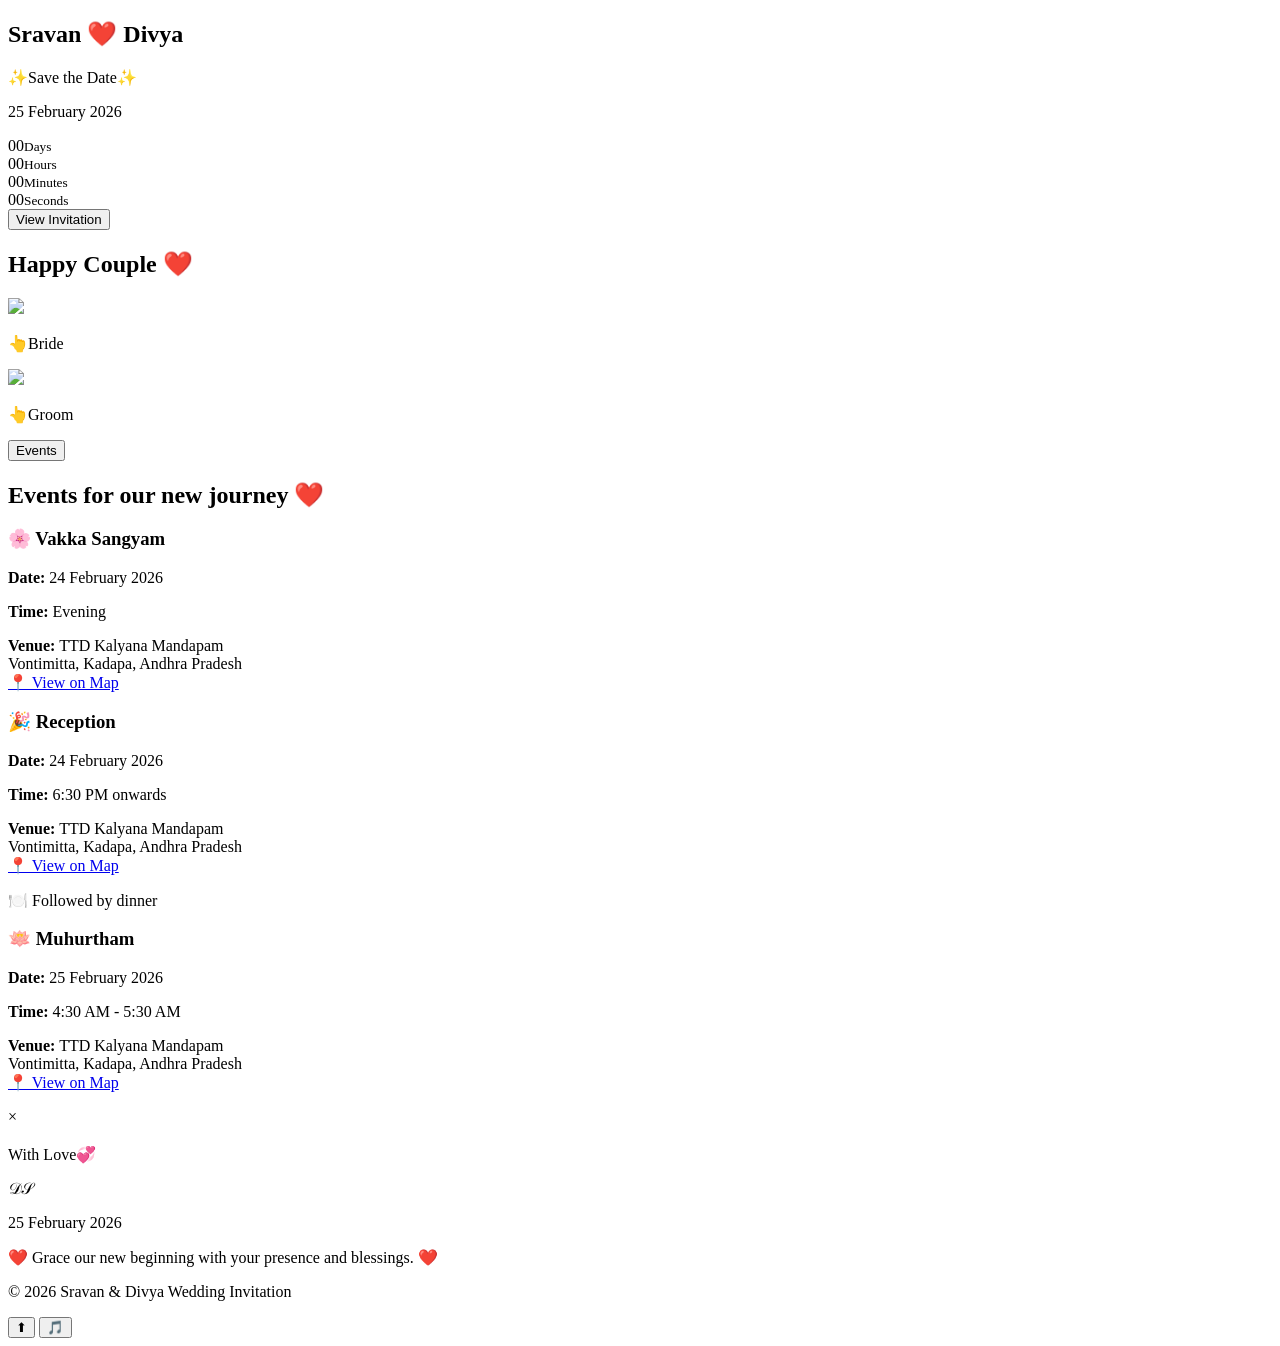
==== index.html @ bfa1d2ed "Rename Wedding.html to index.html" ====
<!DOCTYPE html>
<html lang="en">
<head>
  <meta charset="UTF-8" />
  <title>Sravan ❤️ Divya</title>
  <meta name="viewport" content="width=device-width, initial-scale=1.0" />
  <link rel="stylesheet" href="css/style.css" />
</head>
<link rel="preconnect" href="https://fonts.googleapis.com">
<link rel="preconnect" href="https://fonts.gstatic.com" crossorigin>

<link href="https://fonts.googleapis.com/css2?family=Poppins:wght@300;400;500;600&family=Playfair+Display:wght@400;500;600;700&display=swap" rel="stylesheet">


<body>

<!-- HERO SECTION -->
<section class="hero">
  <div class="overlay"></div>

  <div class="content">
    <h1>Sravan ❤️ Divya</h1>
    <p class="save-date">✨Save the Date✨</p>
    <p class="wedding-date">25 February 2026</p>

    <div class="countdown" id="countdown">
      <div><span id="days">00</span><small>Days</small></div>
      <div><span id="hours">00</span><small>Hours</small></div>
      <div><span id="minutes">00</span><small>Minutes</small></div>
      <div><span id="seconds">00</span><small>Seconds</small></div>
    </div>

    <button class="scroll-btn" onclick="scrollToInvite()">View Invitation</button>
  </div>
</section>

<!-- COUPLE SECTION -->
<section id="invitation" class="couple-section">
  <h2 class="section-title">
  Happy Couple 
  <span class="title-heart beat">❤️</span>
</h2>


  <div class="couple-container">
    <div class="couple-card" onclick="openModal('bride')">
      <img src="assets/images/bride.png" class="profile-img" />
      <p>👆Bride</p>
    </div>

    <div class="couple-card" onclick="openModal('groom')">
      <img src="assets/images/groom.png" class="profile-img" />
      <p>👆Groom</p>
    </div>
  </div>

  <div class="events-btn-wrap">
    <button class="scroll-btn" onclick="scrollToEvents()"> Events </button>
  </div>
</section>

<!-- EVENTS SECTION -->
<section id="events" class="events-section">
  <h2 class="section-title">Events for our new journey ❤️</h2>

  <div class="events-container">

    <!-- Event Card -->
    <div class="event-card glass">
      <h3>🌸 Vakka Sangyam</h3>
      <p><strong>Date:</strong> 24 February 2026</p>
      <p><strong>Time:</strong> Evening</p>

      <p class="venue">
        <strong>Venue:</strong> TTD Kalyana Mandapam<br />
        Vontimitta, Kadapa, Andhra Pradesh<br />
        <a href="https://maps.app.goo.gl/n3mhkpnC54VH18TG9" target="_blank" class="map-link">
          📍 View on Map
        </a>
      </p>
    </div>

    <div class="event-card glass">
      <h3>🎉 Reception</h3>
      <p><strong>Date:</strong> 24 February 2026</p>
      <p><strong>Time:</strong> 6:30 PM onwards</p>

      <p class="venue">
        <strong>Venue:</strong> TTD Kalyana Mandapam<br />
        Vontimitta, Kadapa, Andhra Pradesh<br />
        <a href="https://maps.app.goo.gl/n3mhkpnC54VH18TG9" target="_blank" class="map-link">
          📍 View on Map
        </a>
      </p>

      <p class="subline">
        <span class="dinner-icon">🍽️</span> Followed by dinner
      </p>
    </div>

    <div class="event-card glass">
      <h3>🪷 Muhurtham</h3>
      <p><strong>Date:</strong> 25 February 2026</p>
      <p><strong>Time:</strong> 4:30 AM - 5:30 AM</p>

      <p class="venue">
        <strong>Venue:</strong> TTD Kalyana Mandapam<br />
        Vontimitta, Kadapa, Andhra Pradesh<br />
        <a href="https://maps.app.goo.gl/n3mhkpnC54VH18TG9" target="_blank" class="map-link">
          📍 View on Map
        </a>
      </p>
    </div>

  </div>
</section>

<!-- MODAL -->
<div id="modal" class="modal">
  <div class="modal-content">
    <span class="close" onclick="closeModal()">&times;</span>
    <img id="modalImg" alt="" />
    <h3 id="modalName"></h3>
    <p id="modalText"></p>
  </div>
</div>

<script src="js/script.js"></script>
<!-- FOOTER -->
 <div class="soft-footer-divider"></div>
<footer class="site-footer">
  <div class="hearts-bg"></div>

  <div class="footer-content fade-in">
    <p class="footer-title">With Love💞</p>
   <div class="logo">𝒟𝒮</div>
    <p class="footer-date">25 February 2026</p>
  


    <div class="footer-divider"></div>

    <p class="footer-blessing">
  <span class="heart beat">❤️</span>
  Grace our new beginning with your presence and blessings.
  <span class="heart beat">❤️</span>
</p>


    <p class="footer-copy">© 2026 Sravan & Divya Wedding Invitation</p>
  </div>

  <!-- Scroll to top -->
  <button class="scroll-top" onclick="scrollToTop()">⬆</button>

  <!-- Optional music -->
  <audio id="bg-music" loop>
    <source src="assets/music/wedding.mp3" type="audio/mpeg">
  </audio>
  <button class="music-btn" onclick="toggleMusic()">🎵</button>
</footer>

</body>
</html>
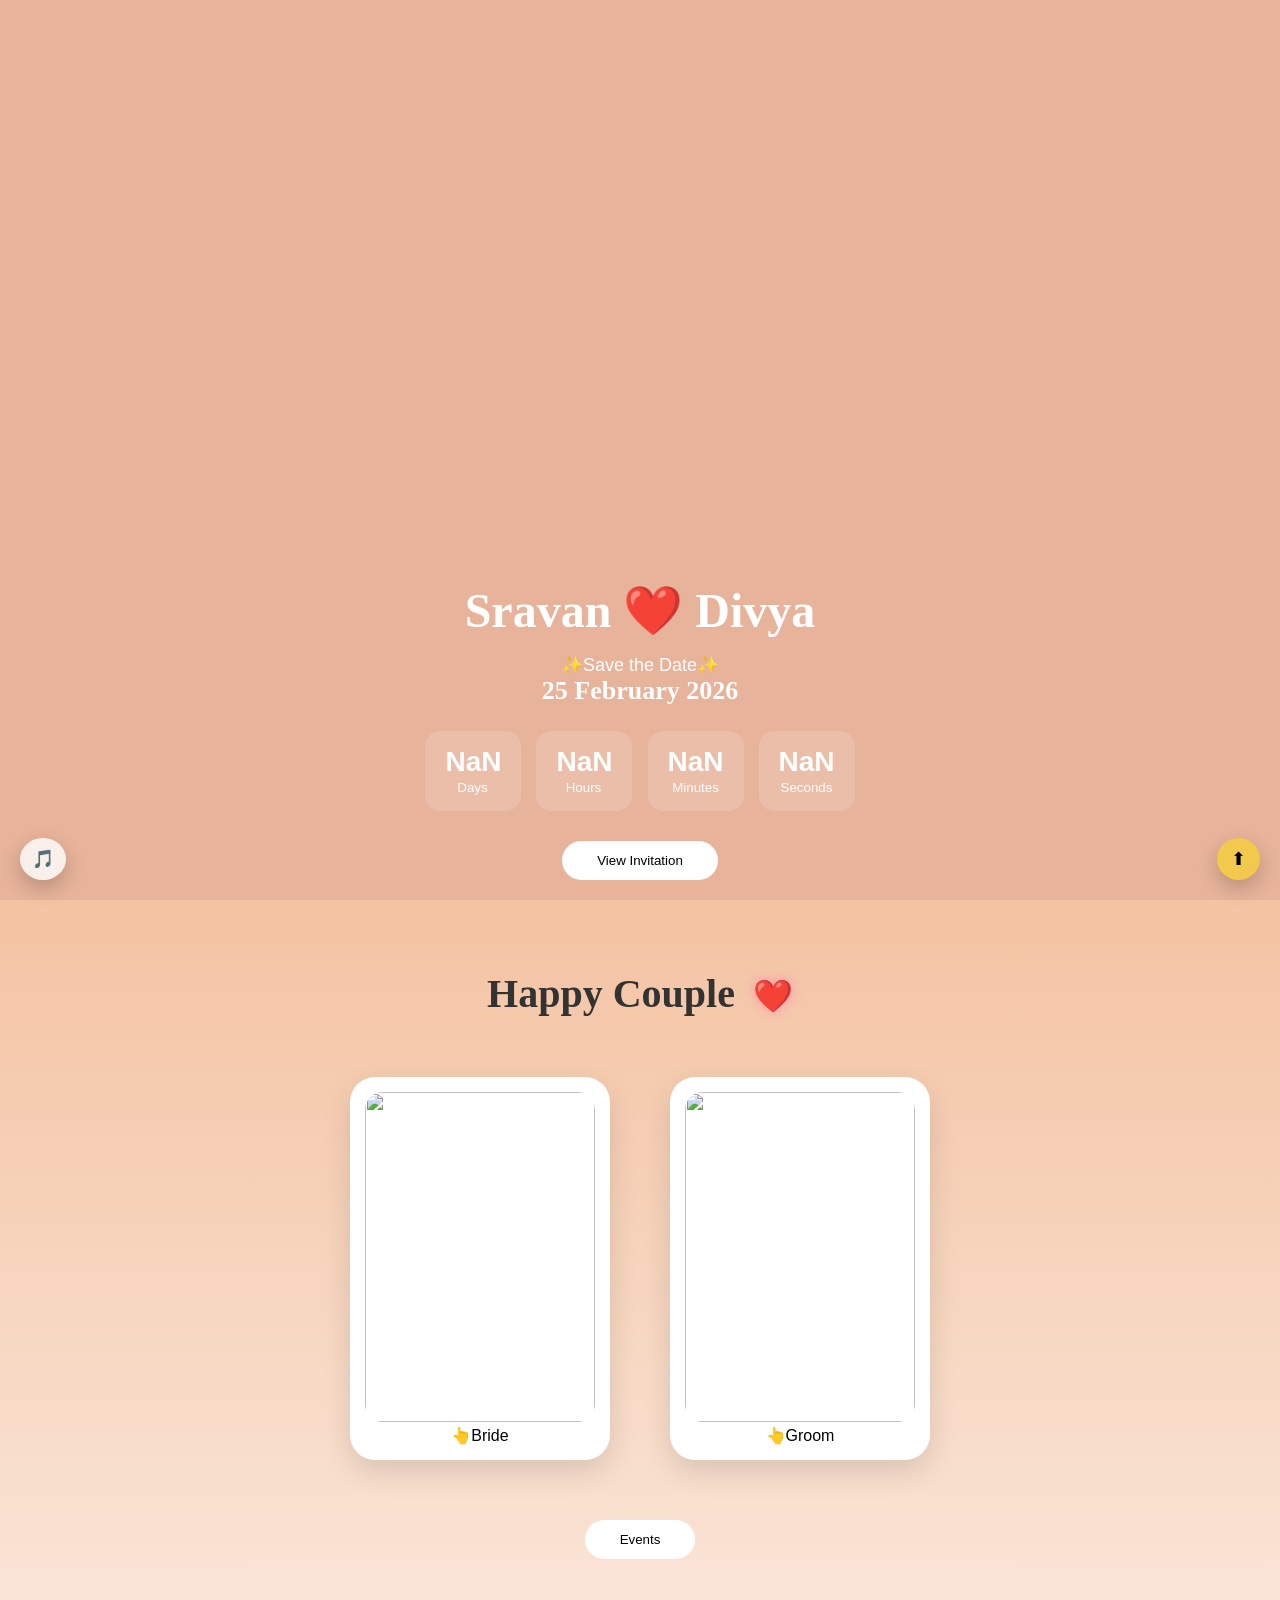
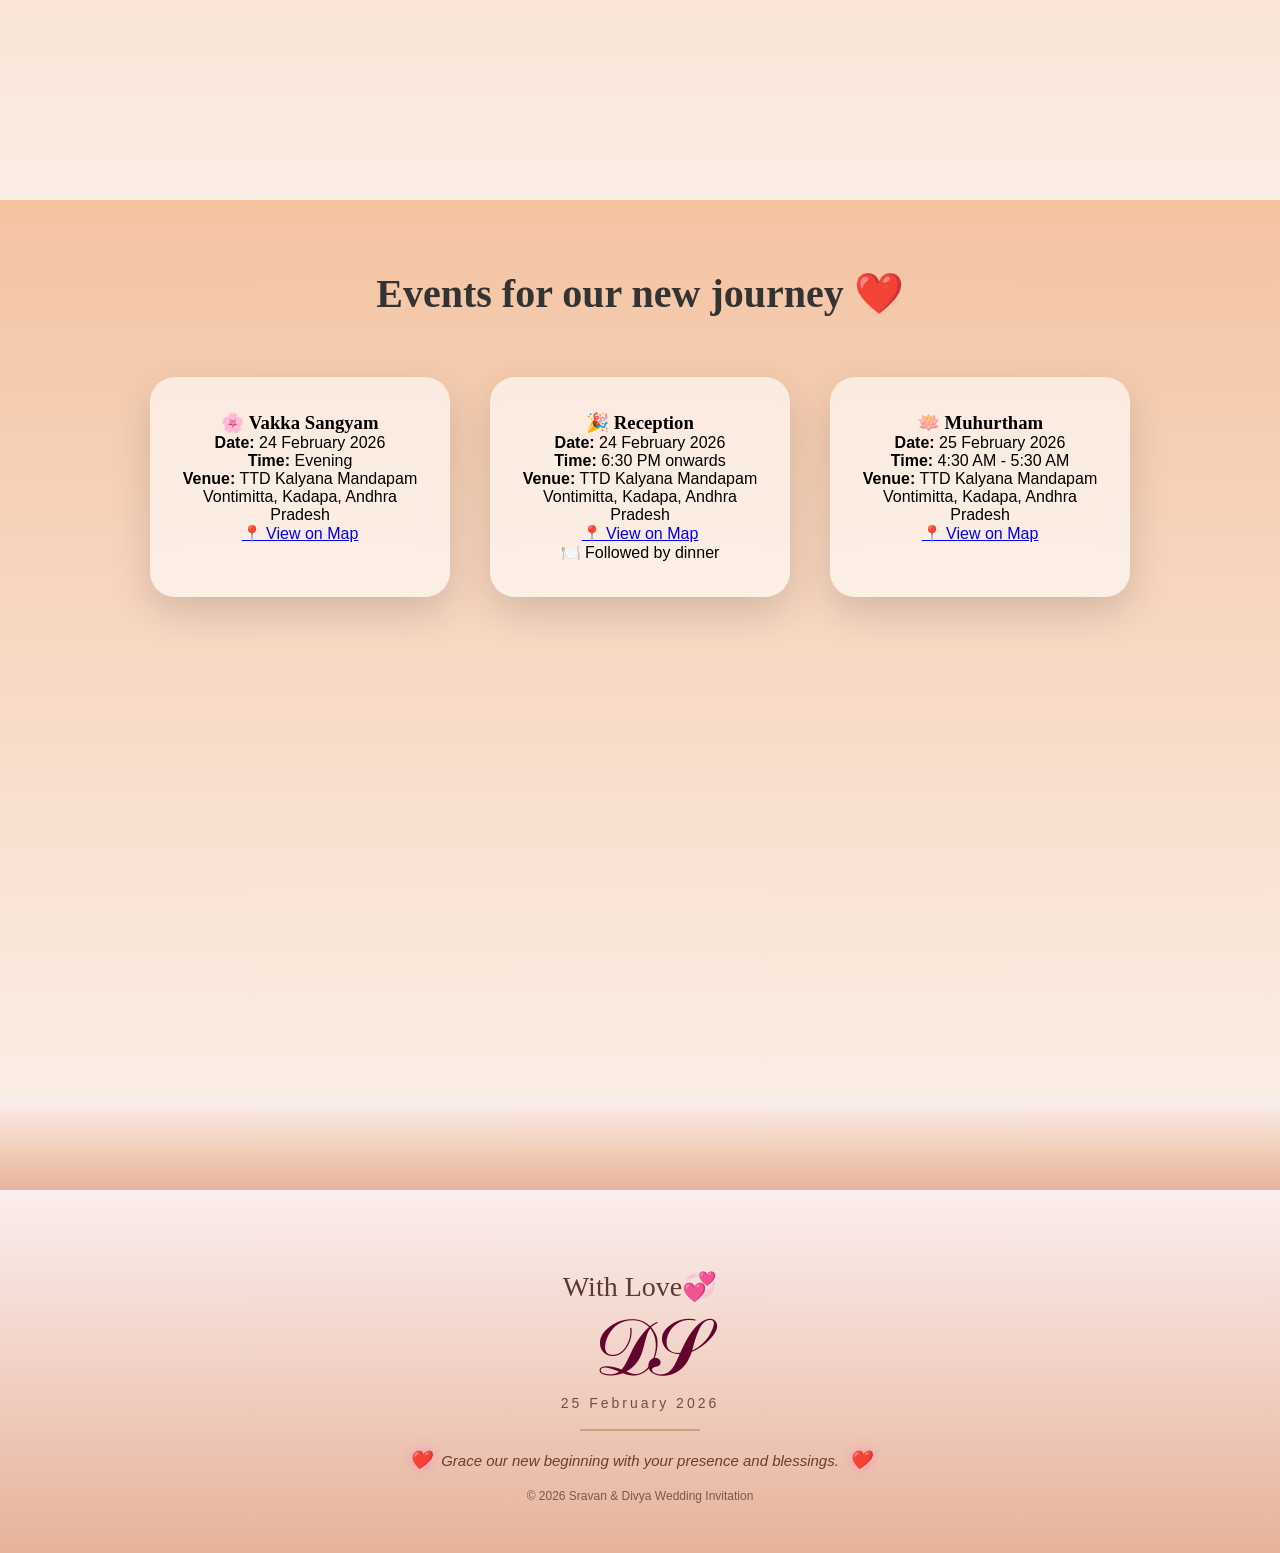
==== commit 75564494: "Update index.html" ====
--- a/index.html
+++ b/index.html
@@ -4,7 +4,7 @@
   <meta charset="UTF-8" />
   <title>Sravan ❤️ Divya</title>
   <meta name="viewport" content="width=device-width, initial-scale=1.0" />
-  <link rel="stylesheet" href="css/style.css" />
+  <link rel="stylesheet" href="style.css" />
 </head>
 <link rel="preconnect" href="https://fonts.googleapis.com">
 <link rel="preconnect" href="https://fonts.gstatic.com" crossorigin>
@@ -125,7 +125,7 @@
   </div>
 </div>
 
-<script src="js/script.js"></script>
+<script src="script.js"></script>
 <!-- FOOTER -->
  <div class="soft-footer-divider"></div>
 <footer class="site-footer">
--- a/style.css
+++ b/style.css
@@ -0,0 +1,467 @@
+/* =========================
+   GLOBAL RESET & BASE
+========================= */
+*{
+  margin:0;
+  padding:0;
+  box-sizing:border-box;
+  font-family:'Poppins', sans-serif;
+}
+
+body{
+  background:#000;
+  overflow-x:hidden;
+}
+
+/* =========================
+   HERO SECTION
+========================= */
+.hero{
+  min-height: 100vh;
+  height: 100dvh;
+  background-image: url('../assets/images/bg.png');
+  background-repeat: no-repeat;
+  background-position: center top;
+  background-size: contain;
+  background-color: #e7b39a;
+  display: flex;
+  justify-content: center;
+  align-items: flex-end;
+  text-align: center;
+  color: #fff;
+  position: relative;
+}
+
+.overlay{ display:none; }
+
+.content{
+  position: relative;
+  z-index: 2;
+  margin-top: 40px;
+  padding: 30px 20px;
+  background: none;
+  transform: translateY(10px);
+}
+
+h1, h2, h3, .section-title{
+  font-family:'Playfair Display', serif;
+}
+
+.content h1{
+  font-size:48px;
+  margin:15px 0;
+}
+
+.save-date{
+  font-size:18px;
+}
+
+.wedding-date{
+  font-family:'Playfair Display', serif;
+  font-size:26px;
+  font-weight:600;
+  margin-bottom:25px;
+}
+
+/* =========================
+   COUNTDOWN
+========================= */
+.countdown{
+  display:flex;
+  gap:15px;
+  justify-content:center;
+  flex-wrap:wrap;
+  margin-bottom:30px;
+}
+
+.countdown div{
+  background:rgba(255,255,255,0.15);
+  padding:15px 20px;
+  border-radius:15px;
+  min-width:90px;
+  backdrop-filter:blur(4px);
+}
+
+.countdown span{
+  font-size:28px;
+  font-weight:600;
+  display:block;
+}
+
+/* =========================
+   BUTTONS
+========================= */
+.scroll-btn{
+  padding:12px 35px;
+  border:none;
+  border-radius:30px;
+  background:#fff;
+  color:#000;
+  cursor:pointer;
+  font-weight:500;
+  transition:0.3s;
+}
+
+.scroll-btn:hover{
+  background:#f2c94c;
+  transform:scale(1.05);
+}
+
+/* =========================
+   COUPLE SECTION
+========================= */
+.couple-section{
+  padding:70px 20px;
+  min-height:100vh;
+  background: linear-gradient(to bottom,#F4C3A2,#FBEEE5);
+  text-align:center;
+}
+
+.section-title{
+  font-size:40px;
+  margin-bottom:60px;
+  color:#333;
+}
+
+.couple-container{
+  display:flex;
+  justify-content:center;
+  gap:60px;
+  flex-wrap:wrap;
+}
+
+.couple-card{
+  width:260px;
+  background:#fff;
+  border-radius:25px;
+  padding:15px;
+  cursor:pointer;
+  transition:0.4s;
+  box-shadow:0 12px 30px rgba(0,0,0,0.12);
+}
+
+.couple-card img{
+  width:100%;
+  height:330px;
+  object-fit:cover;
+  object-position:center top;
+  border-radius:18px;
+}
+
+.couple-card:hover{
+  transform:translateY(-10px);
+}
+
+.events-btn-wrap{
+  margin-top:60px;
+  display:flex;
+  justify-content:center;
+}
+
+/* =========================
+   EVENTS
+========================= */
+.events-section{
+  padding-top:70px;
+  min-height:100vh;
+  background: linear-gradient(to bottom,#F4C3A2,#FBEEE5);
+  text-align:center;
+}
+
+.events-container{
+  display:flex;
+  justify-content:center;
+  gap:40px;
+  flex-wrap:wrap;
+  margin-top:60px;
+}
+
+.event-card{
+  width:300px;
+  padding:35px 25px;
+  border-radius:25px;
+  transition:0.4s;
+}
+
+.glass{
+  background:rgba(255,255,255,0.6);
+  backdrop-filter:blur(10px);
+  box-shadow:0 15px 40px rgba(0,0,0,0.15);
+}
+
+/* =========================
+   MODAL
+========================= */
+.modal{
+  position:fixed;
+  inset:0;
+  background:rgba(0,0,0,0.7);
+  display:none;
+  justify-content:center;
+  align-items:center;
+  z-index:9999;
+}
+
+.modal-content{
+  background:#fff;
+  padding:30px;
+  border-radius:20px;
+  width:90%;
+  max-width:400px;
+  text-align:center;
+}
+
+.modal-content img{
+  width:100%;
+  height:300px;
+  object-fit:contain;
+  object-position:center top;
+  border-radius:15px;
+}
+
+/* =========================
+   🔥 MOBILE IMAGE FIX (ONLY CHANGE)
+========================= */
+@media (max-width:600px){
+
+  .content h1{ font-size:32px; }
+  .save-date{ font-size:16px; }
+  .wedding-date{ font-size:20px; }
+
+  .couple-card img{
+    height:260px;
+    object-fit:contain;          /* ✅ NO CROPPING */
+    object-position:center top;  /* ✅ HAIR SAFE */
+    background:#f7e4d7;          /* soft fill */
+  }
+
+  .scroll-btn{
+    width:100%;
+    max-width:280px;
+  }
+}
+
+/* =========================
+   HERO BACKGROUND MOBILE
+========================= */
+@media (max-width:768px){
+  .hero{
+    background-size:cover;
+  }
+}
+
+/* =========================
+   FOOTER (PREMIUM)
+========================= */
+
+.site-footer{
+  position: relative;
+  background: linear-gradient(to top, #e7b39a, #fbeeee);
+  padding: 80px 20px 50px;
+  text-align: center;
+  overflow: hidden;
+}
+
+/* Floating hearts background */
+
+.hearts-bg::after{
+  animation-delay: 9s;
+}
+
+@keyframes floatHearts{
+  0%{ transform: translateY(100px); opacity:0; }
+  50%{ opacity:0.15; }
+  100%{ transform: translateY(-400px); opacity:0; }
+}
+
+/* Content */
+.footer-content{
+  position: relative;
+  z-index: 2;
+}
+
+.footer-title{
+  font-family:'Playfair Display', serif;
+  font-size: 28px;
+  color:#5c3b2e;
+}
+
+.footer-names{
+  font-family:'Playfair Display', serif;
+  font-size: 40px;
+  font-weight: 600;
+  margin: 10px 0;
+  color:#3a1f14;
+}
+
+.footer-text{
+  font-size: 16px;
+  color:#5a3a2e;
+  margin-bottom: 10px;
+}
+
+.footer-date{
+  font-size: 14px;
+  letter-spacing: 3px;
+  color:#7a4a3a;
+}
+
+.footer-divider{
+  width: 120px;
+  height: 2px;
+  background: #c9a27c;
+  margin: 18px auto;
+  border-radius: 2px;
+}
+
+.footer-blessing{
+  font-size: 15px;
+  font-style: italic;
+  color:#6a3f2c;
+}
+
+.footer-copy{
+  margin-top: 18px;
+  font-size: 12px;
+  color:#7a5a4a;
+}
+
+/* Fade animation */
+.fade-in{
+  animation: fadeInUp 1.5s ease;
+}
+
+@keyframes fadeInUp{
+  from{ opacity:0; transform: translateY(30px); }
+  to{ opacity:1; transform: translateY(0); }
+}
+
+/* Scroll to top */
+.scroll-top{
+  position: fixed;
+  bottom: 20px;
+  right: 20px;
+  border: none;
+  background: #f2c94c;
+  color: #000;
+  font-size: 18px;
+  padding: 10px 14px;
+  border-radius: 50%;
+  cursor: pointer;
+  box-shadow: 0 8px 20px rgba(0,0,0,0.2);
+  transition: 0.3s;
+  z-index: 9999;
+}
+
+.scroll-top:hover{
+  transform: scale(1.1);
+}
+
+/* Music button */
+.music-btn{
+  position: fixed;
+  bottom: 20px;
+  left: 20px;
+  border: none;
+  background: rgba(255,255,255,0.8);
+  font-size: 18px;
+  padding: 10px 12px;
+  border-radius: 50%;
+  cursor: pointer;
+  box-shadow: 0 8px 20px rgba(0,0,0,0.2);
+  transition: 0.3s;
+  z-index: 9999;
+}
+.soft-footer-divider{
+  width: 100%;
+  height: 90px;
+  background: linear-gradient(
+    to bottom,
+    #fbeeee,
+    #f3d1bf,
+    #e7b39a
+  );
+}
+.footer-separator{
+  width: 160px;
+  height: 2px;
+  margin: 0 auto 35px;
+  background: linear-gradient(to right, transparent, #e6c28b, transparent);
+  border-radius: 5px;
+}
+/* Pounding hearts */
+.footer-blessing{
+  font-size: 15px;
+  font-style: italic;
+  color:#6a3f2c;
+  display: flex;
+  align-items: center;
+  justify-content: center;
+  gap: 10px;
+}
+
+/* Heart animation */
+.heart{
+  display: inline-block;
+  font-size: 18px;
+  filter: drop-shadow(0 0 6px rgba(255, 105, 180, 0.6));
+}
+
+.beat{
+  animation: heartbeat 1.4s infinite ease-in-out;
+}
+
+/* Heartbeat animation */
+@keyframes heartbeat{
+  0%{ transform: scale(1); }
+  20%{ transform: scale(1.3); }
+  40%{ transform: scale(1); }
+  60%{ transform: scale(1.3); }
+  80%{ transform: scale(1); }
+  100%{ transform: scale(1); }
+}
+/* Pounding heart for section title */
+.title-heart{
+  display: inline-block;
+  margin-left: 8px;
+  font-size: 32px;
+  filter: drop-shadow(0 0 6px rgba(255, 105, 180, 0.6));
+}
+
+.beat{
+  animation: heartbeat 1.4s infinite ease-in-out;
+}
+
+/* Heartbeat animation */
+@keyframes heartbeat{
+  0%{ transform: scale(1); }
+  20%{ transform: scale(1.3); }
+  40%{ transform: scale(1); }
+  60%{ transform: scale(1.3); }
+  80%{ transform: scale(1); }
+  100%{ transform: scale(1); }
+}
+
+
+.music-btn:hover{
+  transform: scale(1.1);
+}
+
+/* Mobile */
+@media (max-width:600px){
+  .footer-names{ font-size: 28px; }
+  .footer-title{ font-size: 22px; }
+}
+.logo{
+  font-size: 80px;
+  font-family: 'Playfair Display', serif;
+  color: #64032e;
+  letter-spacing: -10px;
+}
+
+@media (max-width:600px){
+  .logo{
+    font-size: 64px;
+    letter-spacing: -8px;
+  }
+}
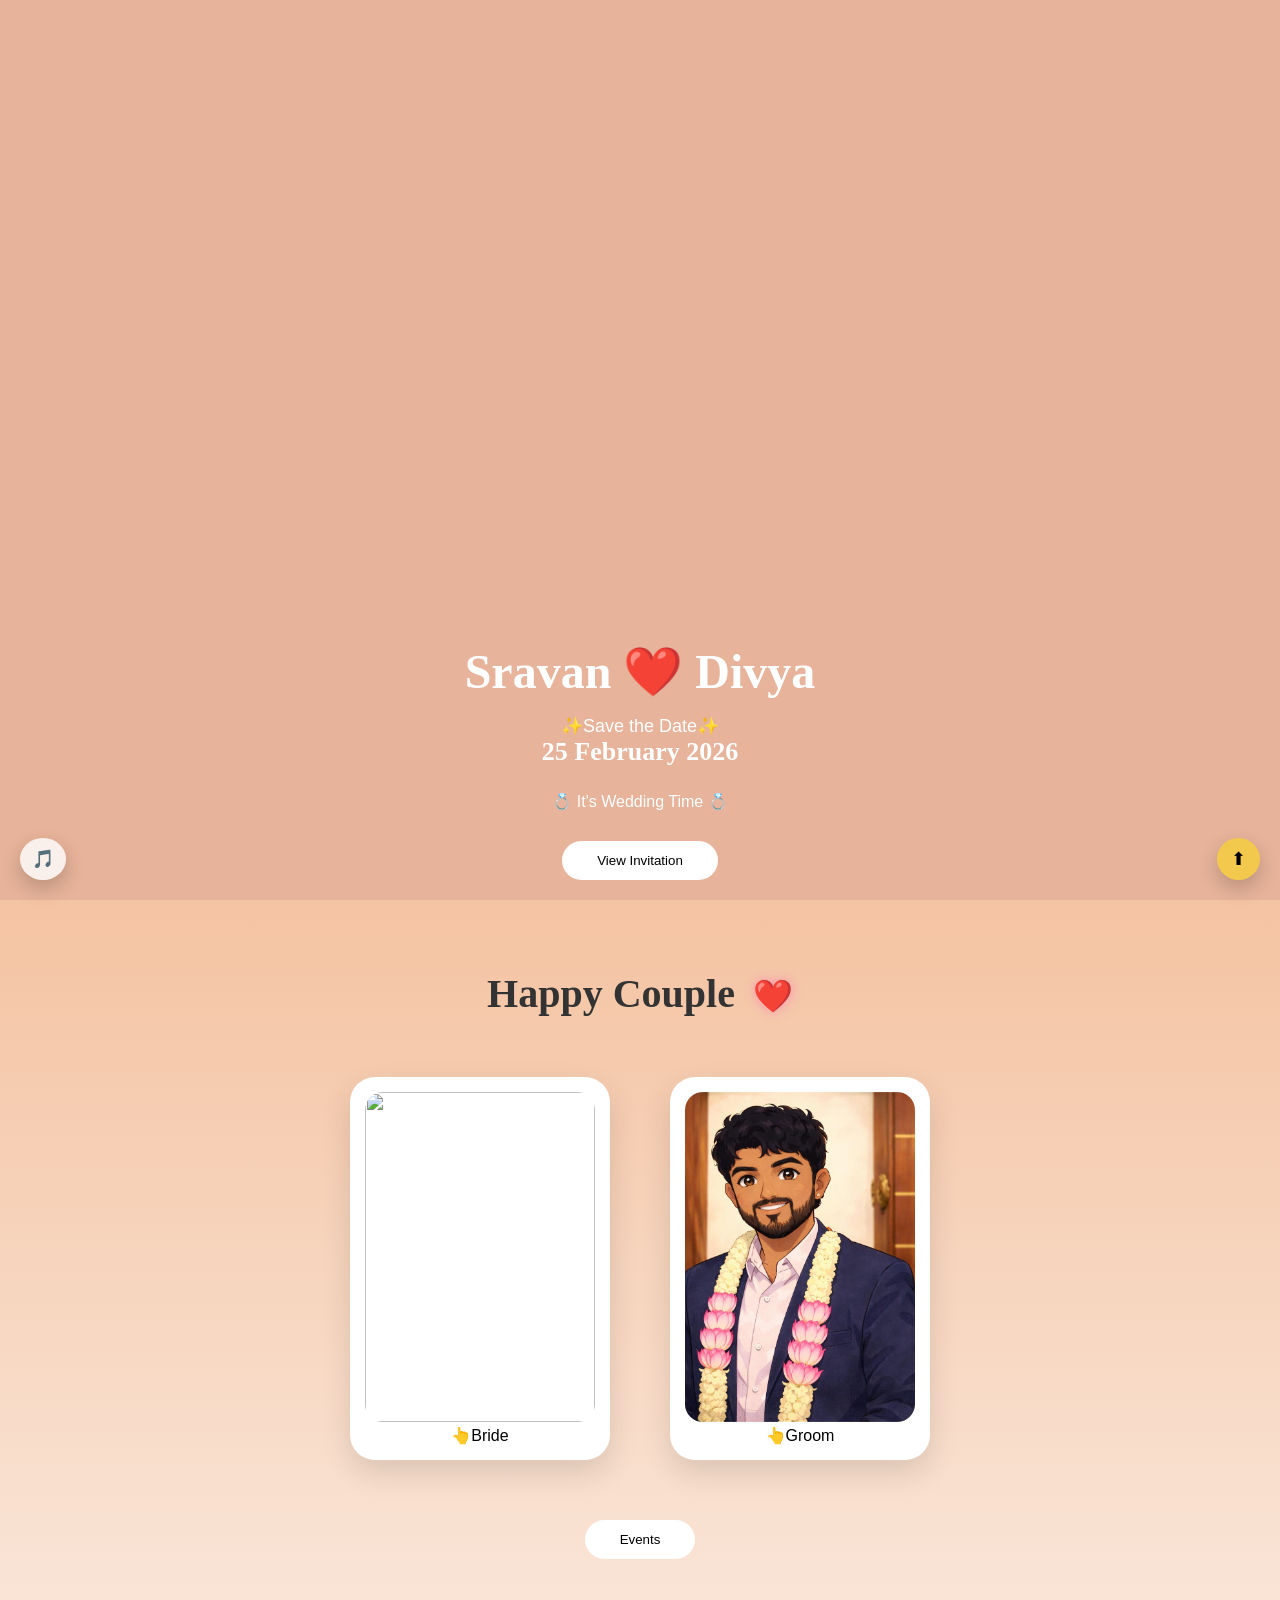
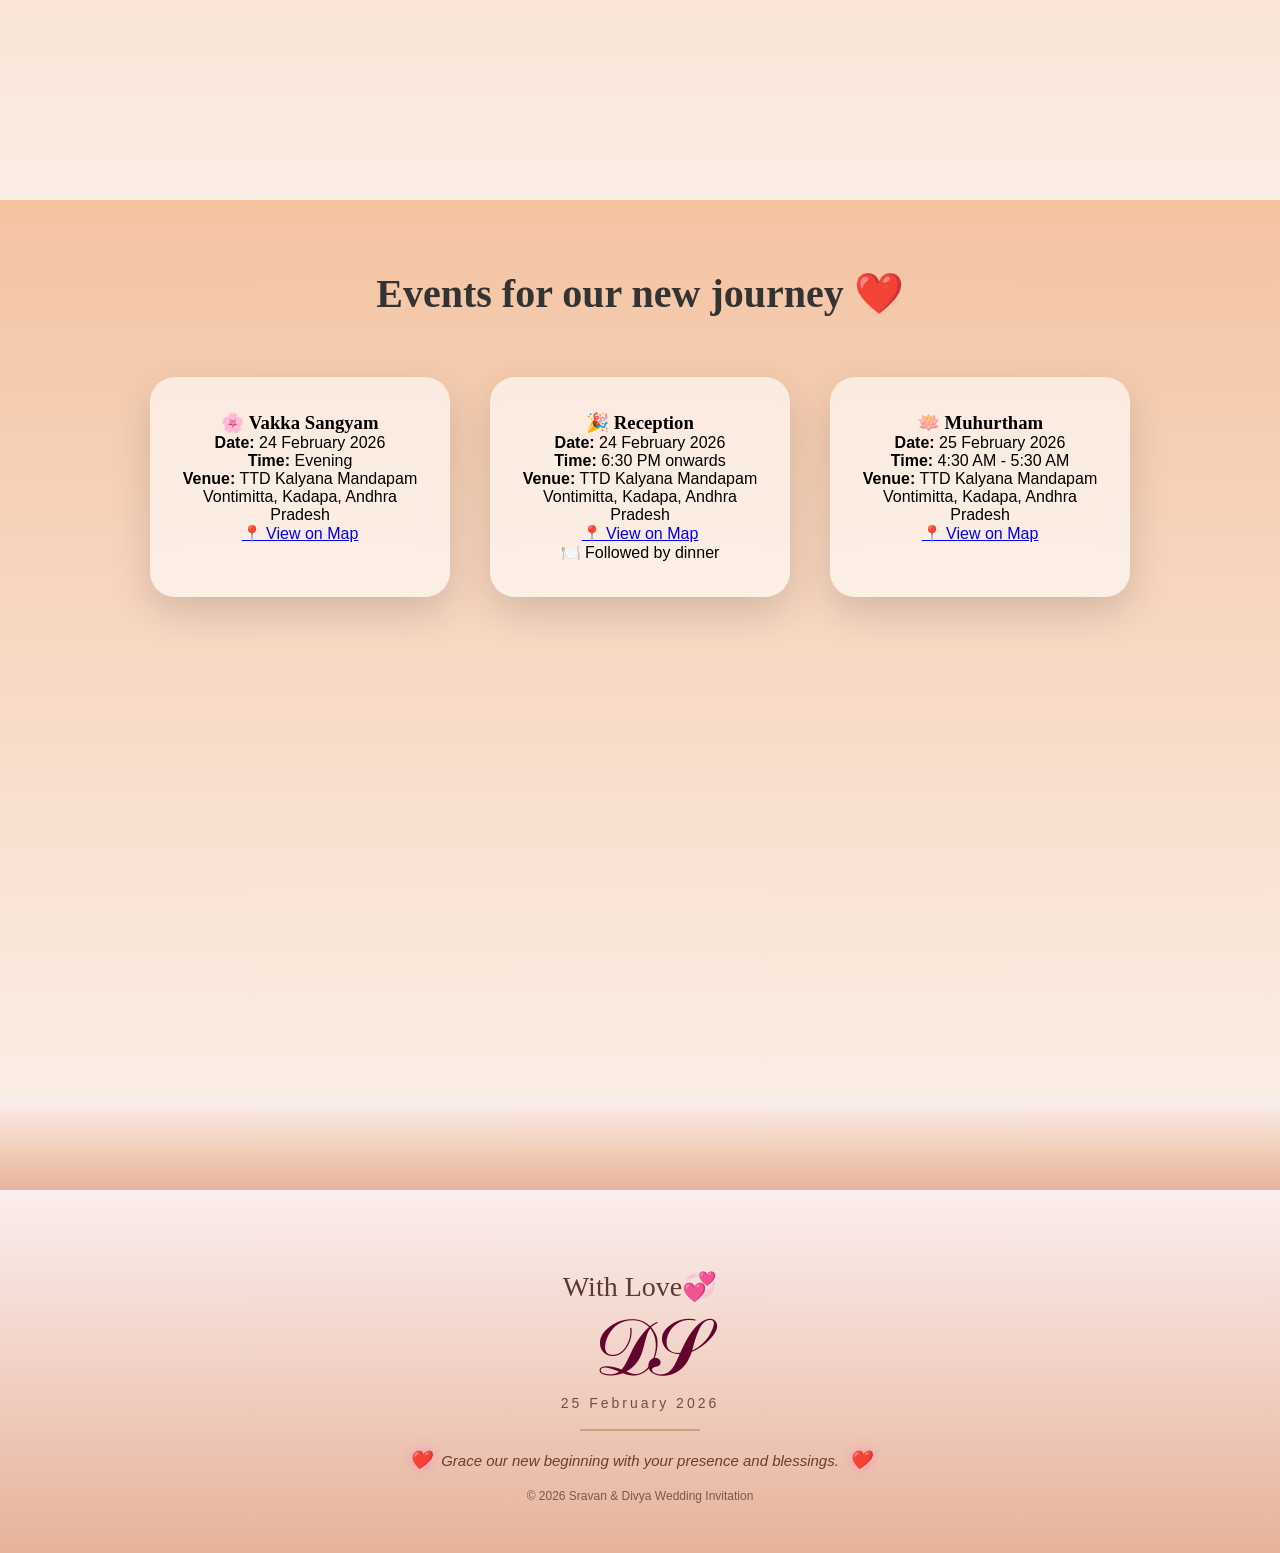
==== commit 7eae36fa: "Update index.html" ====
--- a/index.html
+++ b/index.html
@@ -49,7 +49,7 @@
     </div>
 
     <div class="couple-card" onclick="openModal('groom')">
-      <img src="assets/images/groom.png" class="profile-img" />
+      <img src="groom.png" class="profile-img" />
       <p>👆Groom</p>
     </div>
   </div>
--- a/style.css
+++ b/style.css
@@ -19,7 +19,7 @@
 .hero{
   min-height: 100vh;
   height: 100dvh;
-  background-image: url('../assets/images/bg.png');
+  background-image: url('https://github.com/manchollu420-ux/Katta-s-wedding-invite/blob/main/bg.png');
   background-repeat: no-repeat;
   background-position: center top;
   background-size: contain;
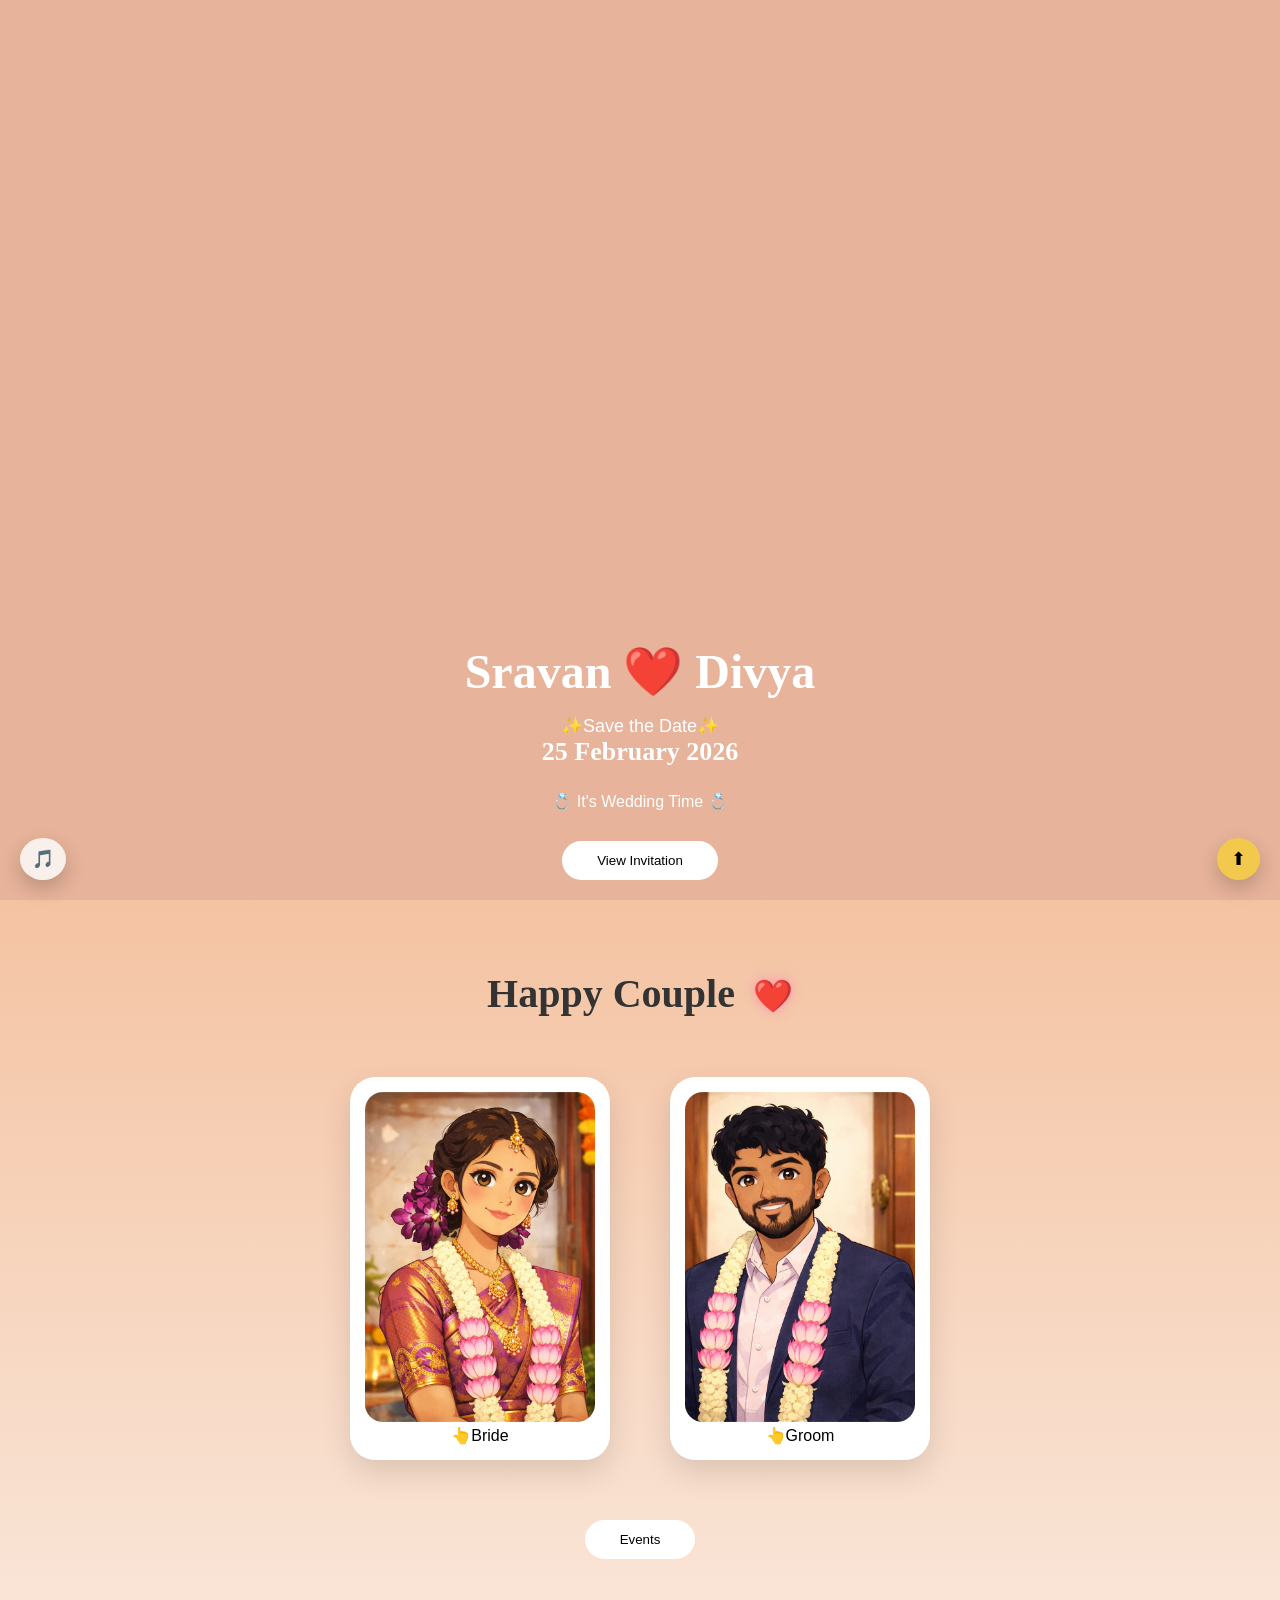
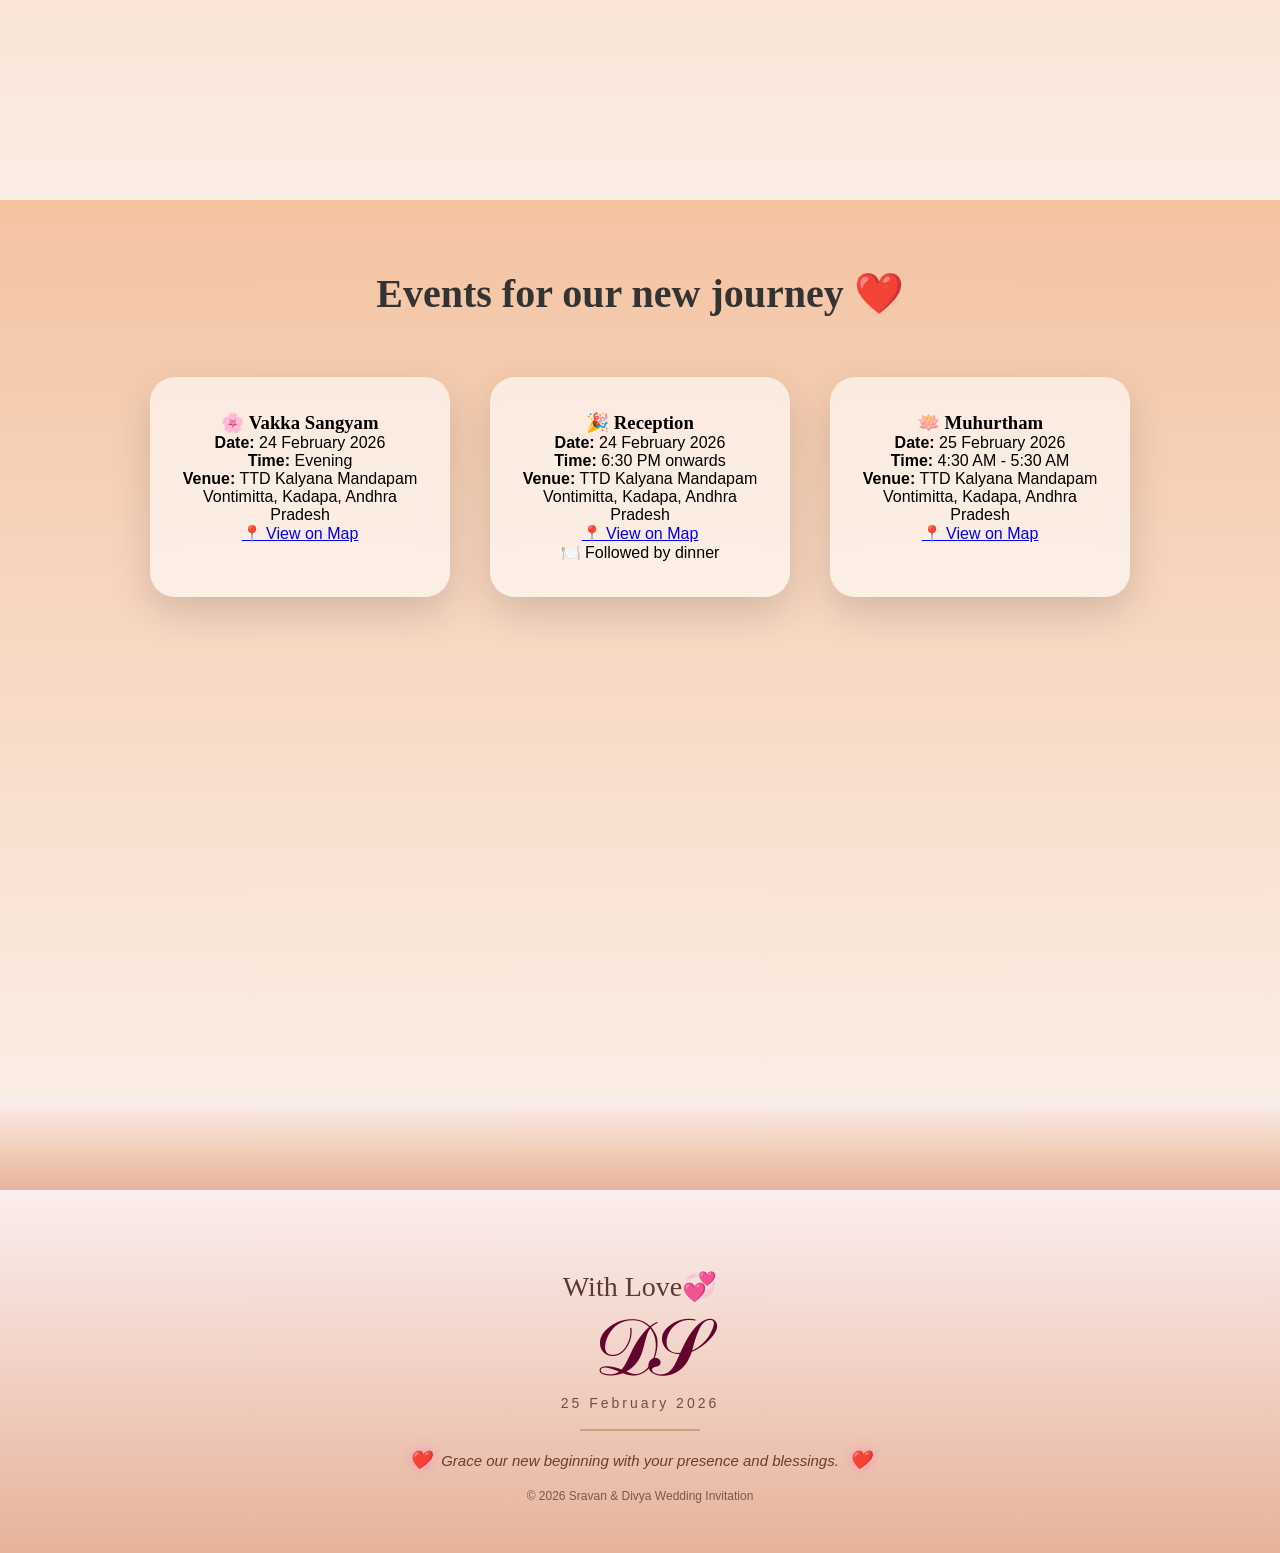
==== commit efc5446f: "Update index.html" ====
--- a/index.html
+++ b/index.html
@@ -44,7 +44,7 @@
 
   <div class="couple-container">
     <div class="couple-card" onclick="openModal('bride')">
-      <img src="assets/images/bride.png" class="profile-img" />
+      <img src="bride.png" class="profile-img" />
       <p>👆Bride</p>
     </div>
 
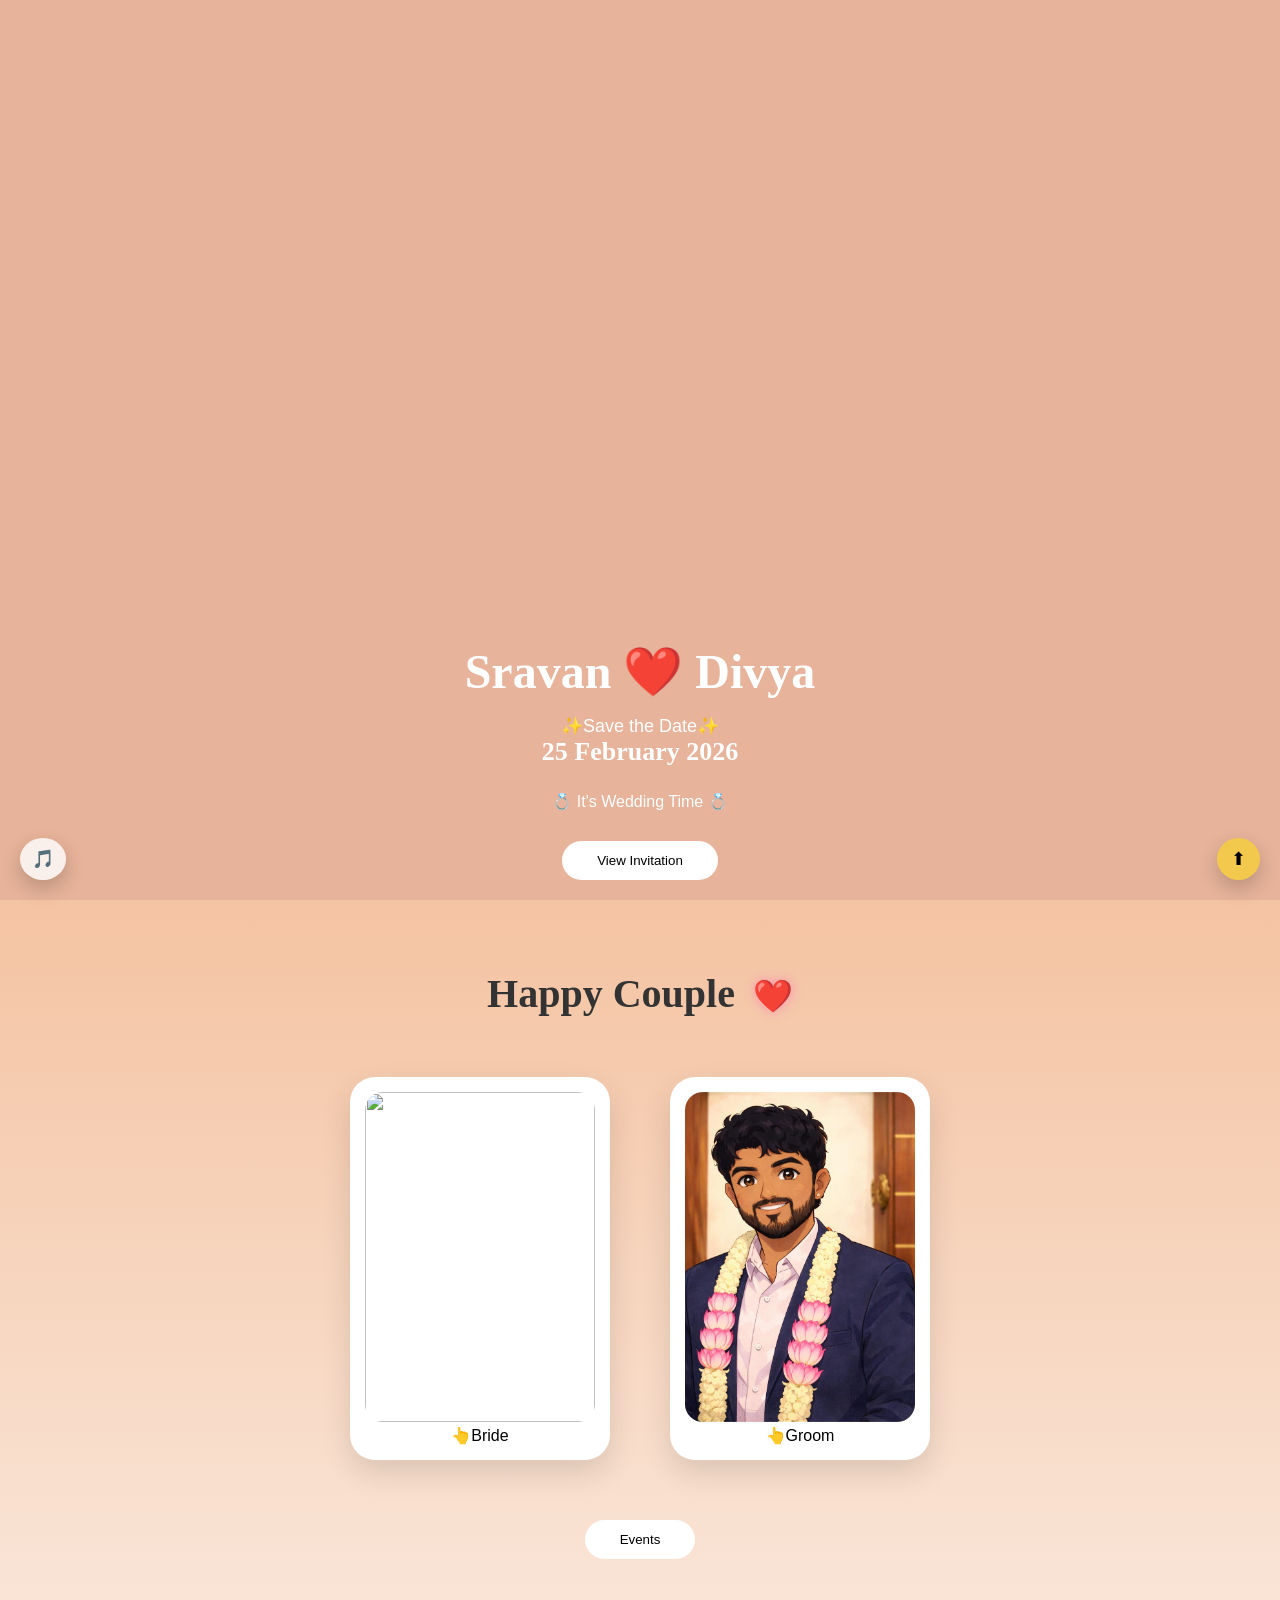
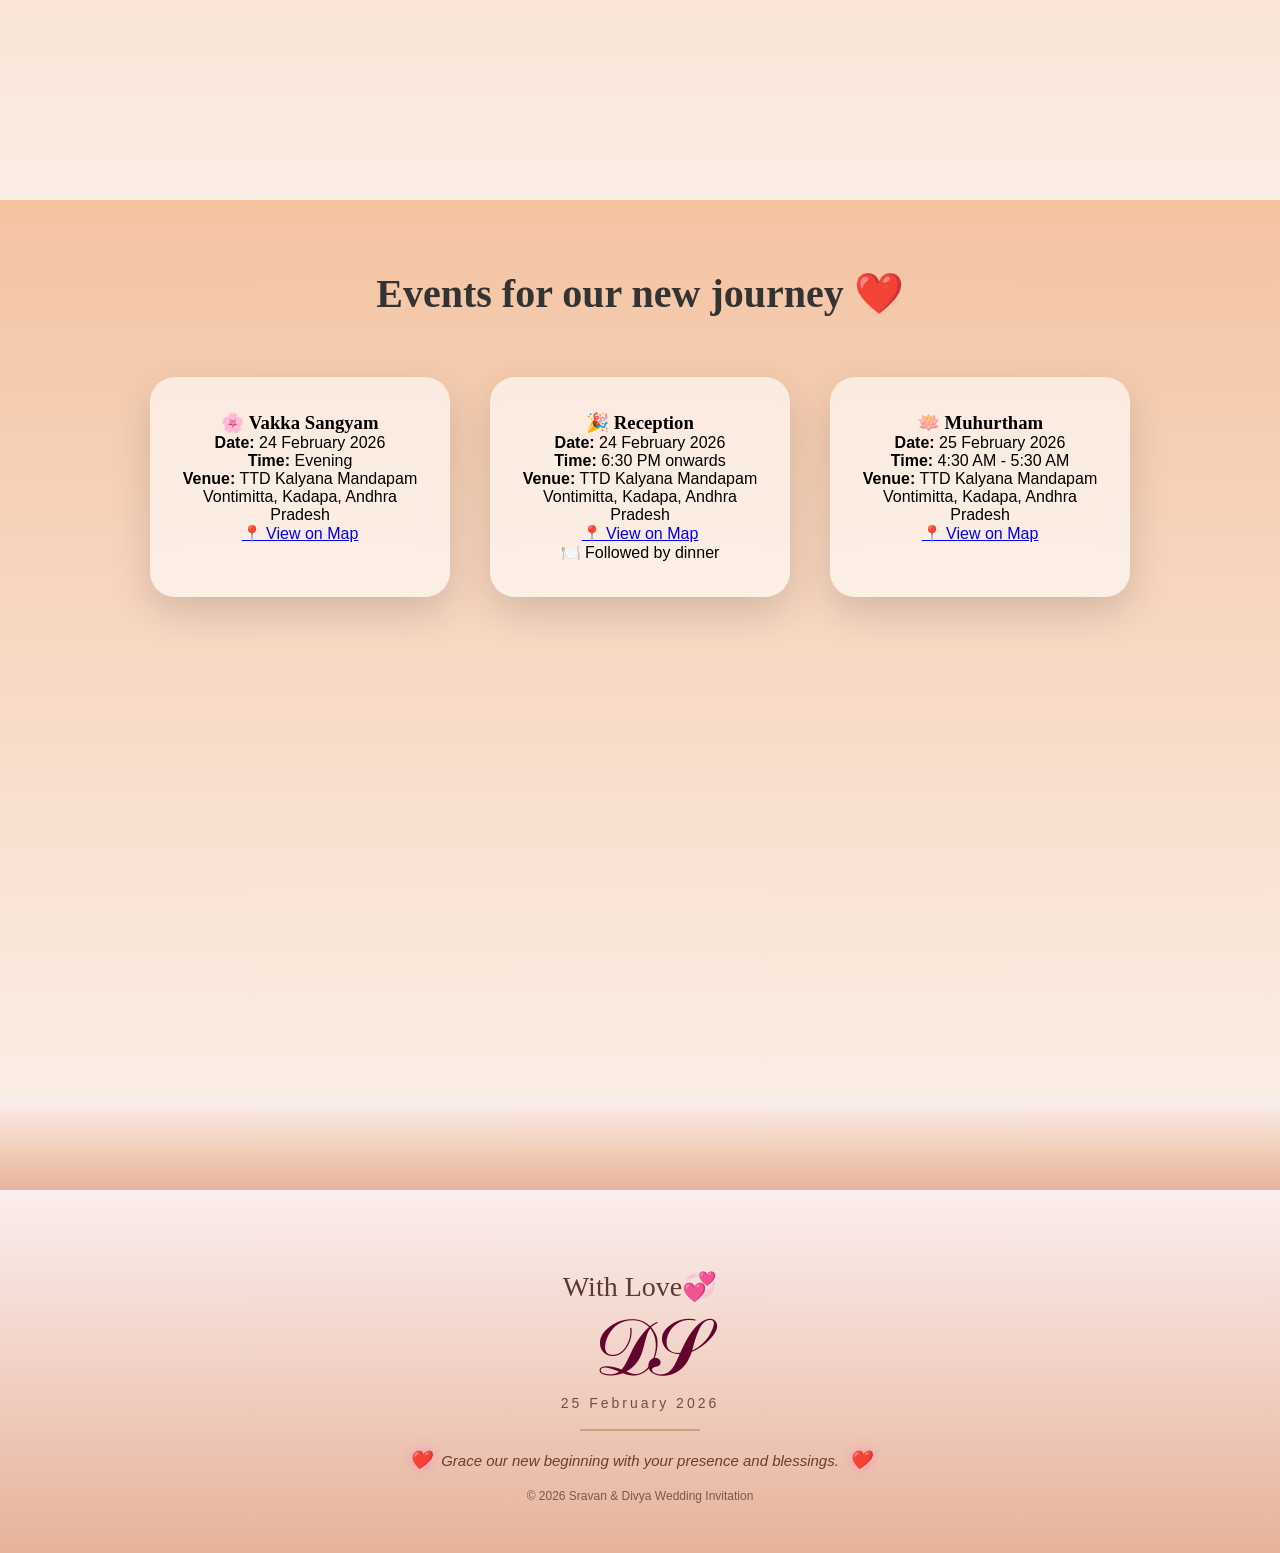
==== commit 60a5dfde: "Update index.html" ====
--- a/index.html
+++ b/index.html
@@ -44,7 +44,7 @@
 
   <div class="couple-container">
     <div class="couple-card" onclick="openModal('bride')">
-      <img src="bride.png" class="profile-img" />
+      <img src="https://github.com/manchollu420-ux/Katta-s-wedding-invite/blob/main/bride.png" class="profile-img" />
       <p>👆Bride</p>
     </div>
 
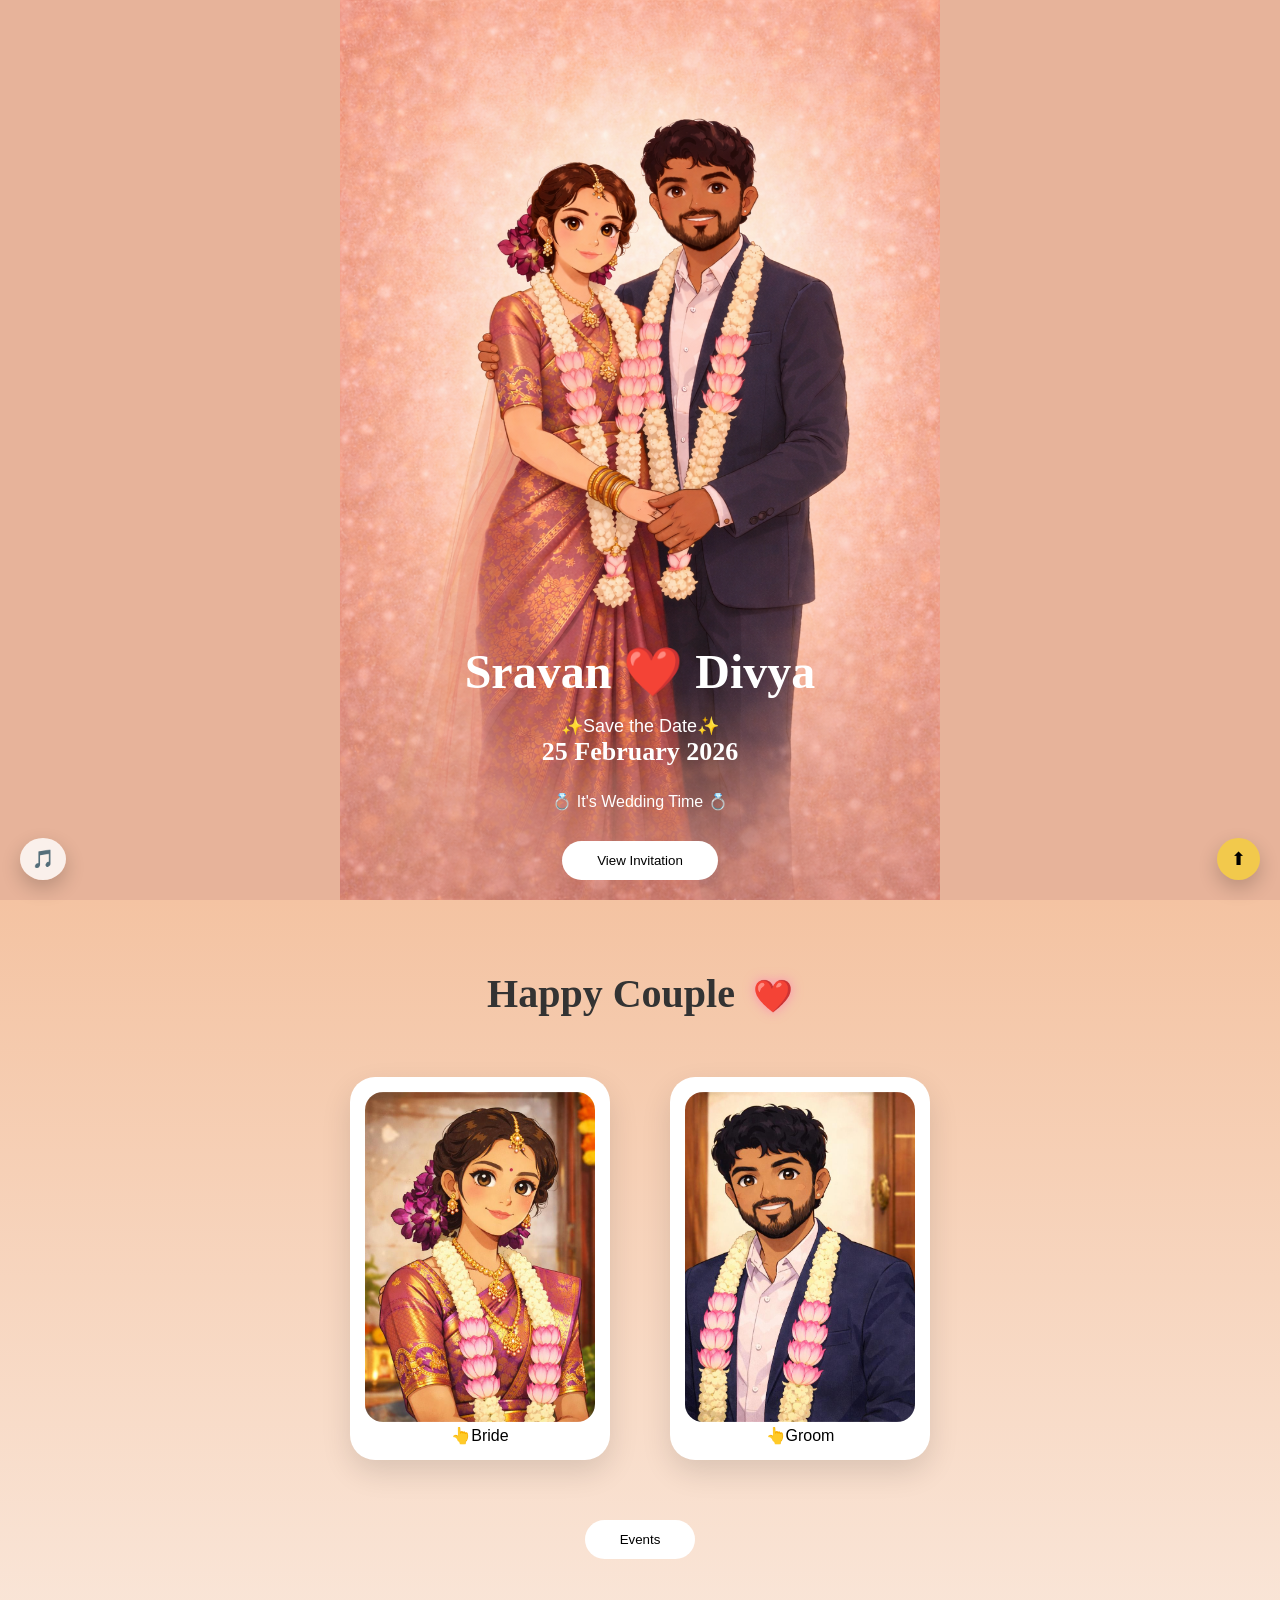
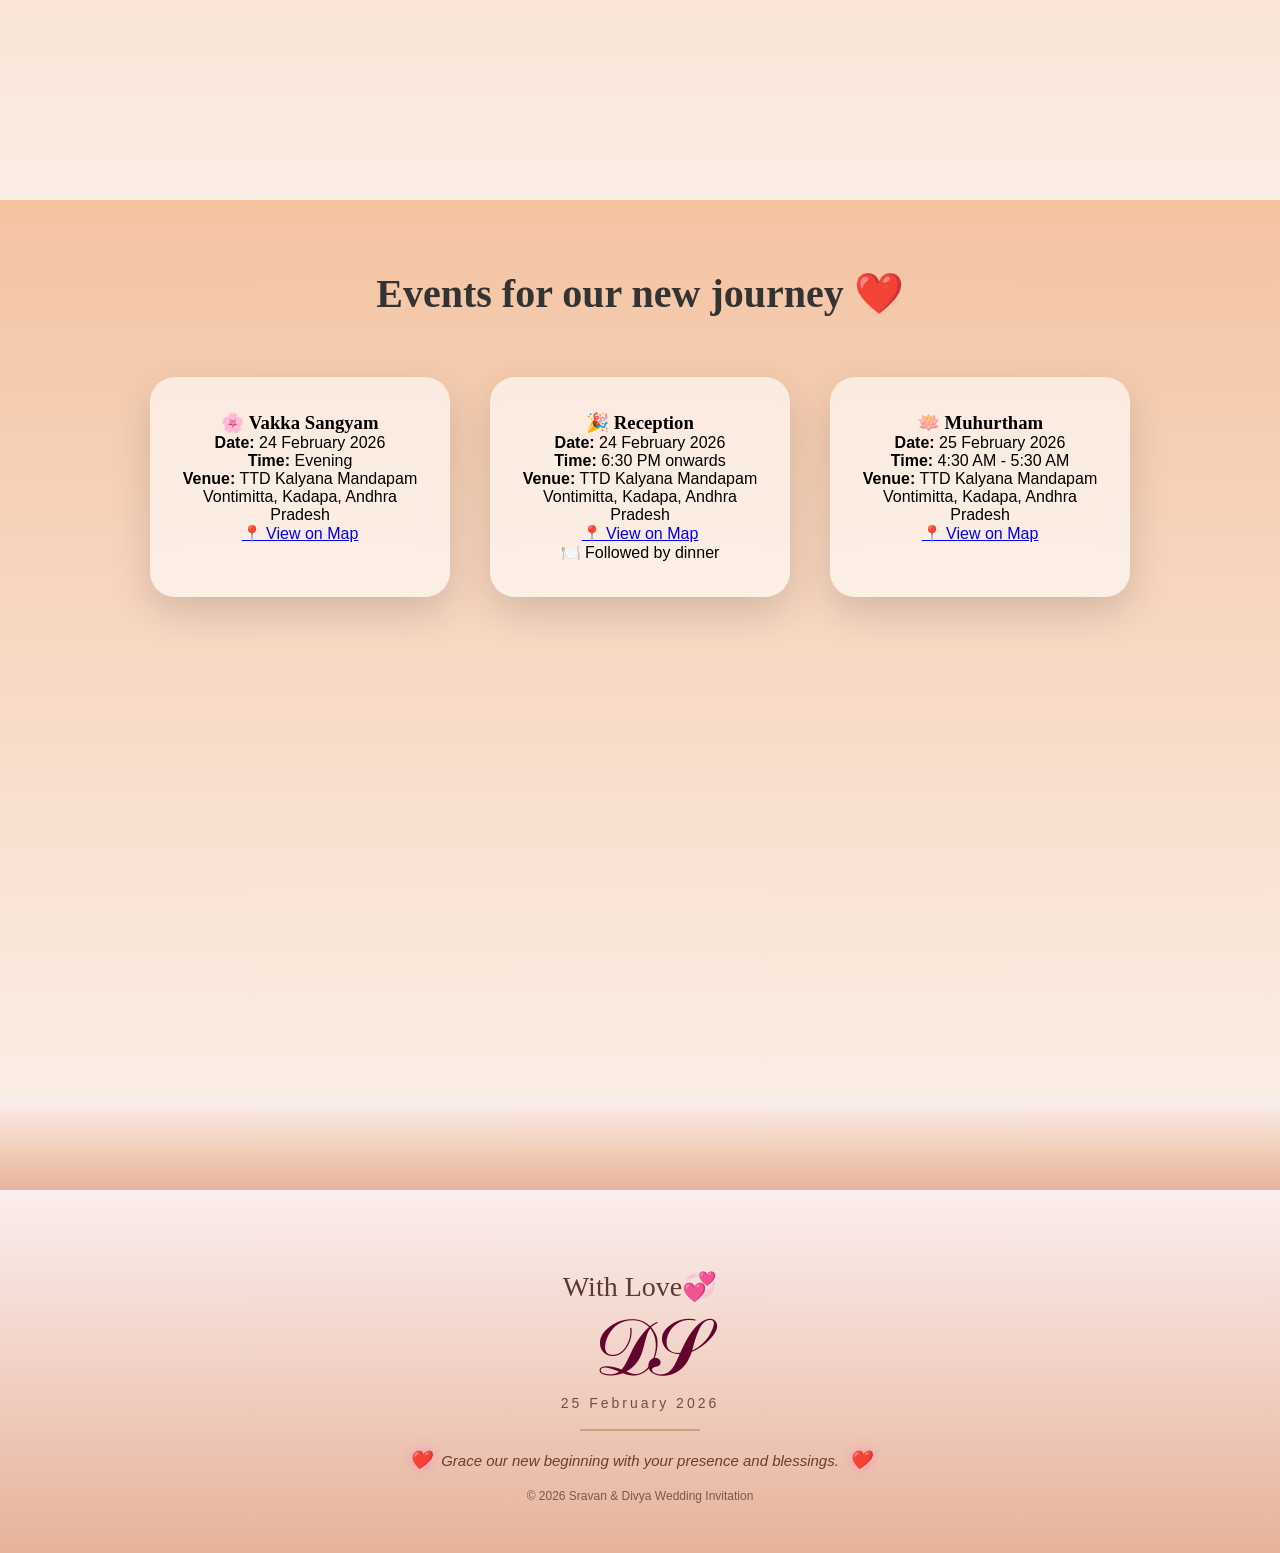
==== commit 15783d6e: "Update index.html" ====
--- a/index.html
+++ b/index.html
@@ -44,7 +44,7 @@
 
   <div class="couple-container">
     <div class="couple-card" onclick="openModal('bride')">
-      <img src="https://github.com/manchollu420-ux/Katta-s-wedding-invite/blob/main/bride.png" class="profile-img" />
+      <img src="bride.png" class="profile-img" />
       <p>👆Bride</p>
     </div>
 
--- a/style.css
+++ b/style.css
@@ -19,7 +19,7 @@
 .hero{
   min-height: 100vh;
   height: 100dvh;
-  background-image: url('https://github.com/manchollu420-ux/Katta-s-wedding-invite/blob/main/bg.png');
+  background-image: url('bg.png');
   background-repeat: no-repeat;
   background-position: center top;
   background-size: contain;
